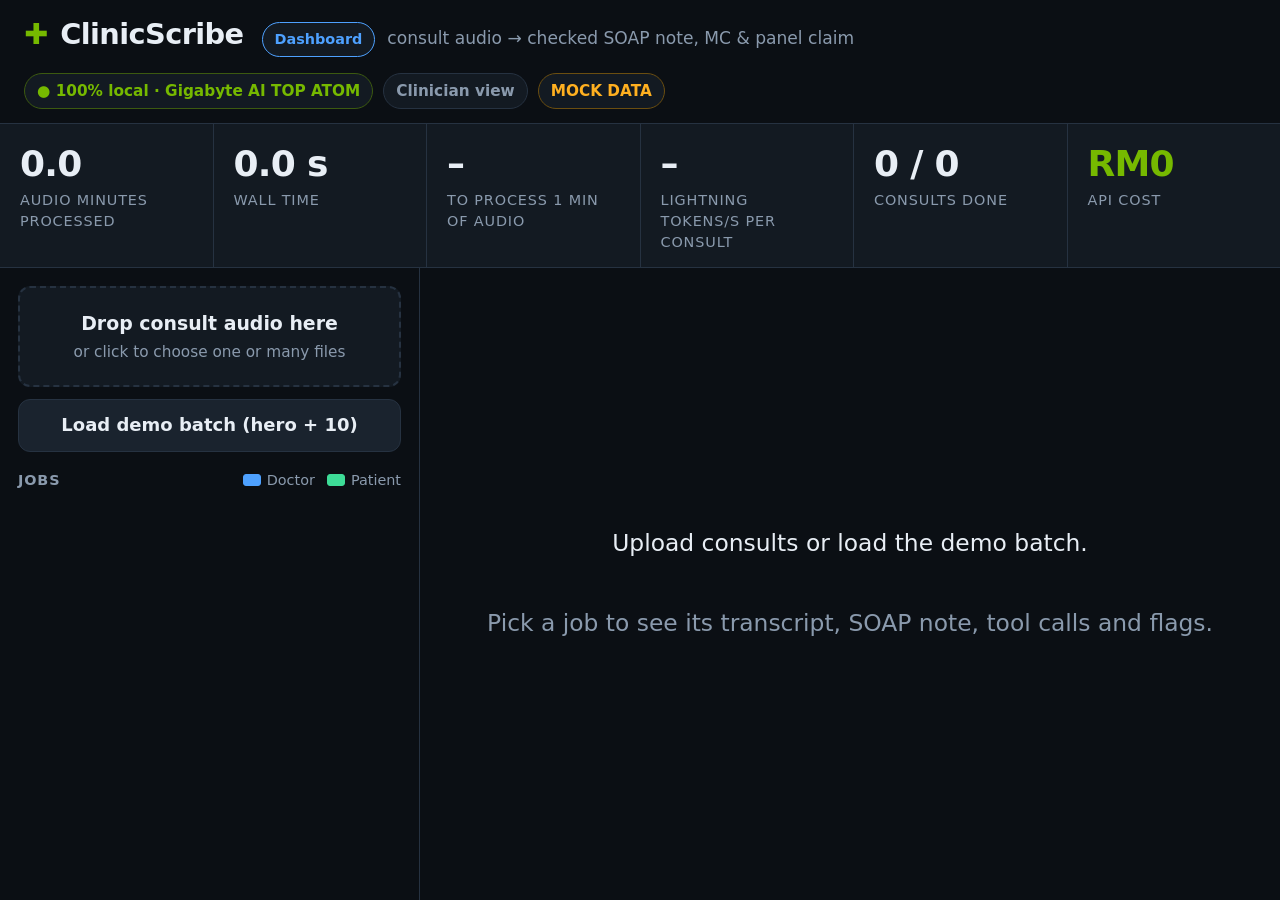
==== ui/dashboard/index.html @ a7e34907 "UI: technical dashboard at /dashboard, main page stays the clinician view The Technical details togg" ====
<!doctype html>
<!-- Technical dashboard: same app as ../index.html with tool calls, pipeline and metrics shown.
     Keep the markup in step with ../index.html; only the title, <base>, data-view and header link differ. -->
<html lang="en">
<head>
  <meta charset="utf-8">
  <meta name="viewport" content="width=device-width, initial-scale=1">
  <title>ClinicScribe Dashboard</title>
  <base href="../">
  <link rel="icon" type="image/svg+xml" sizes="any" href="favicon.svg">
  <link rel="stylesheet" href="styles.css">
</head>
<body data-view="tech">
  <header class="topbar">
    <div class="brand">
      <span class="logo">✚</span>
      <span class="name">ClinicScribe</span>
      <span class="badge dash">Dashboard</span>
      <span class="tag tech">consult audio → checked SOAP note, MC &amp; panel claim</span>
    </div>
    <div class="badges">
      <span class="badge local" id="localBadge">● 100% local · Gigabyte AI TOP ATOM</span>
      <a class="badge toggle" id="viewLink" href="./">Clinician view</a>
      <span class="badge mode" id="modeBadge">MOCK</span>
    </div>
  </header>

  <section class="metrics tech" id="metrics">
    <div class="metric"><span class="value" id="mAudio">0.0</span><span class="label">audio minutes processed</span></div>
    <div class="metric"><span class="value" id="mWall">0.0 s</span><span class="label">wall time</span></div>
    <div class="metric"><span class="value" id="mRtf">–</span><span class="label">to process 1 min of audio</span><span class="sub" id="mRtfX"></span></div>
    <div class="metric"><span class="value" id="mTps">–</span><span class="label">Lightning tokens/s per consult</span></div>
    <div class="metric"><span class="value" id="mJobs">0 / 0</span><span class="label">consults done</span></div>
    <div class="metric cost"><span class="value">RM0</span><span class="label">API cost</span></div>
  </section>

  <main class="layout">
    <aside class="sidebar">
      <label class="dropzone" id="dropzone">
        <input type="file" id="fileInput" accept="audio/*,.wav,.mp3,.m4a,.flac,.ogg,.json" multiple hidden>
        <span class="dz-title">Drop consult audio here</span>
        <span class="dz-sub">or click to choose one or many files</span>
      </label>
      <button class="btn secondary" id="demoBtn">Load demo batch (hero + 10)</button>
      <button class="btn secondary hidden" id="procShow">Show processing</button>
      <div class="joblist-head">
        <span>Jobs</span>
        <span class="legend tech"><i class="chip doctor done"></i>Doctor <i class="chip patient done"></i>Patient</span>
      </div>
      <ul class="joblist" id="jobList"></ul>
    </aside>

    <section class="detail" id="detail">
      <div class="empty" id="emptyState">
        <p>Upload consults or load the demo batch.</p>
        <p class="muted" id="emptyHint">Pick a job to see its transcript, SOAP note, tool calls and flags.</p>
      </div>

      <div class="detail-body hidden" id="detailBody">
        <div class="detail-head">
          <div>
            <h2 id="dTitle"></h2>
            <div class="stages tech" id="dStages"></div>
            <div class="plain-status" id="dPlain"></div>
            <div class="banner" id="dBanner"></div>
          </div>
          <button class="btn approve" id="approveBtn" disabled>Approve</button>
        </div>

        <div class="grid">
          <div class="panel transcript-panel">
            <h3>Transcript</h3>
            <div class="transcript" id="dTranscript"></div>
          </div>

          <div class="panel">
            <h3>SOAP note <span class="muted small" id="soapState"></span></h3>
            <div class="soap" id="dSoap"></div>
          </div>

          <div class="panel tech">
            <h3>Agent tool calls</h3>
            <ol class="tools" id="dTools"></ol>
          </div>

          <div class="panel review-panel">
            <h3 id="checksTitle">Checks</h3>
            <div id="dFlags"></div>
            <div id="dMc"></div>
            <div id="dDrugs"></div>
            <div class="timings tech" id="dTimings"></div>
          </div>
        </div>
      </div>
    </section>
  </main>

  <div class="overlay hidden" id="procOverlay" role="dialog" aria-modal="true" aria-labelledby="procTitle">
    <div class="proc-card">
      <div class="proc-head">
        <h2 id="procTitle">Processing</h2>
        <button class="btn secondary" id="procHide">Hide</button>
      </div>
      <ul class="proc-list" id="procList"></ul>
      <p class="muted small" id="procNote"></p>
    </div>
  </div>

  <script src="mock/consults.js"></script>
  <script src="api.js"></script>
  <script src="app.js"></script>
</body>
</html>
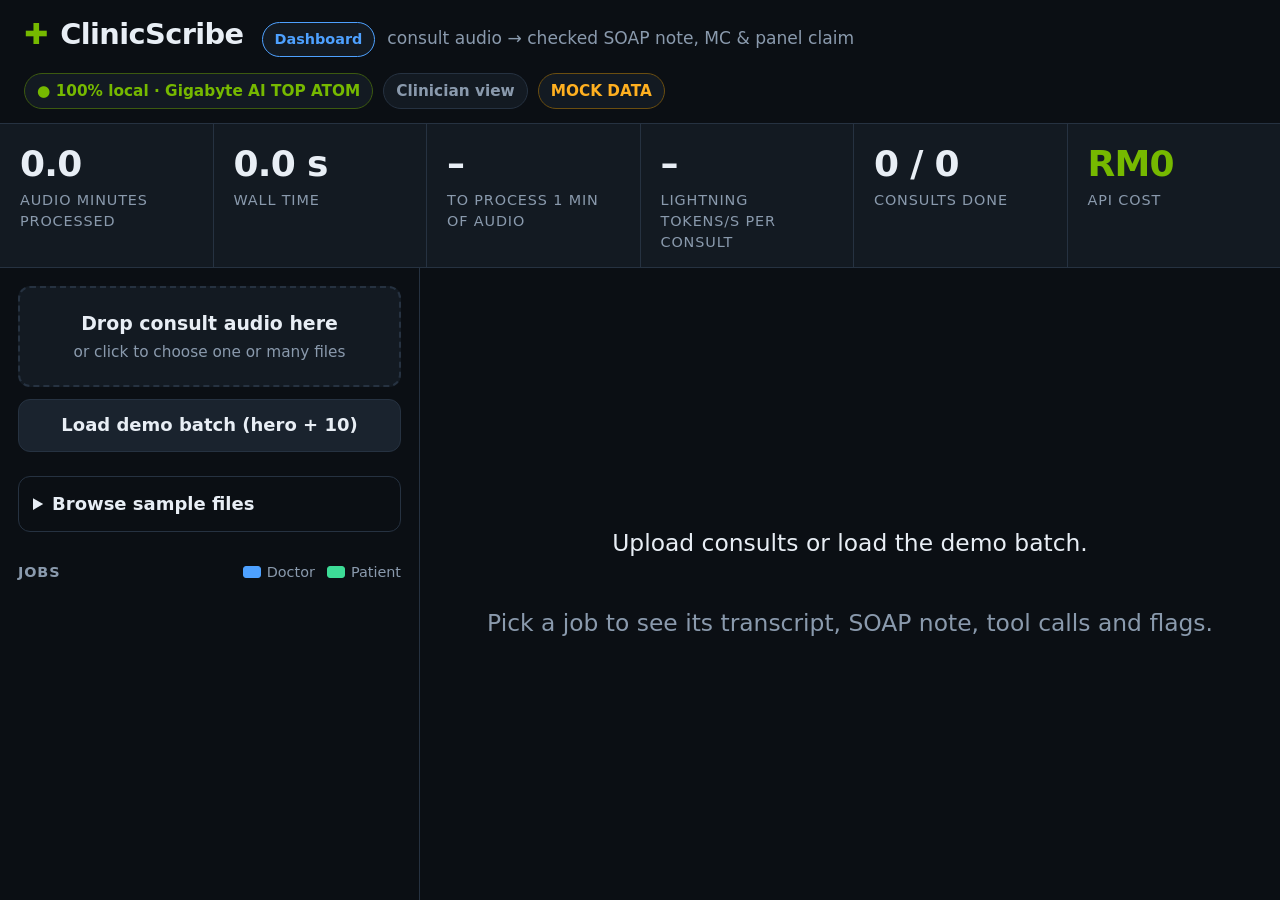
==== commit f92550c7: "Add website sample library and original audio playback" ====
--- a/ui/dashboard/index.html
+++ b/ui/dashboard/index.html
@@ -43,6 +43,12 @@
       </label>
       <button class="btn secondary" id="demoBtn">Load demo batch (hero + 10)</button>
       <button class="btn secondary hidden" id="procShow">Show processing</button>
+      <details class="sample-library">
+        <summary>Browse sample files</summary>
+        <p class="muted small">Listen or download before processing. Text files are separate references; no audio pairing is assumed.</p>
+        <div id="sampleFiles"></div>
+        <p id="sampleNote" class="muted small" role="status"></p>
+      </details>
       <div class="joblist-head">
         <span>Jobs</span>
         <span class="legend tech"><i class="chip doctor done"></i>Doctor <i class="chip patient done"></i>Patient</span>
@@ -57,6 +63,7 @@
       </div>
 
       <div class="detail-body hidden" id="detailBody">
+        <button class="btn secondary back" id="backBtn">← All consults</button>
         <div class="detail-head">
           <div>
             <h2 id="dTitle"></h2>
@@ -65,6 +72,12 @@
             <div class="banner" id="dBanner"></div>
           </div>
           <button class="btn approve" id="approveBtn" disabled>Approve</button>
+        </div>
+
+        <div id="originalAudioPanel" class="panel hidden">
+          <h3>Original audio</h3>
+          <audio id="originalAudio" controls preload="metadata" aria-label="Original uploaded audio"></audio>
+          <p class="muted small">Available for files uploaded in this browser session.</p>
         </div>
 
         <div class="grid">
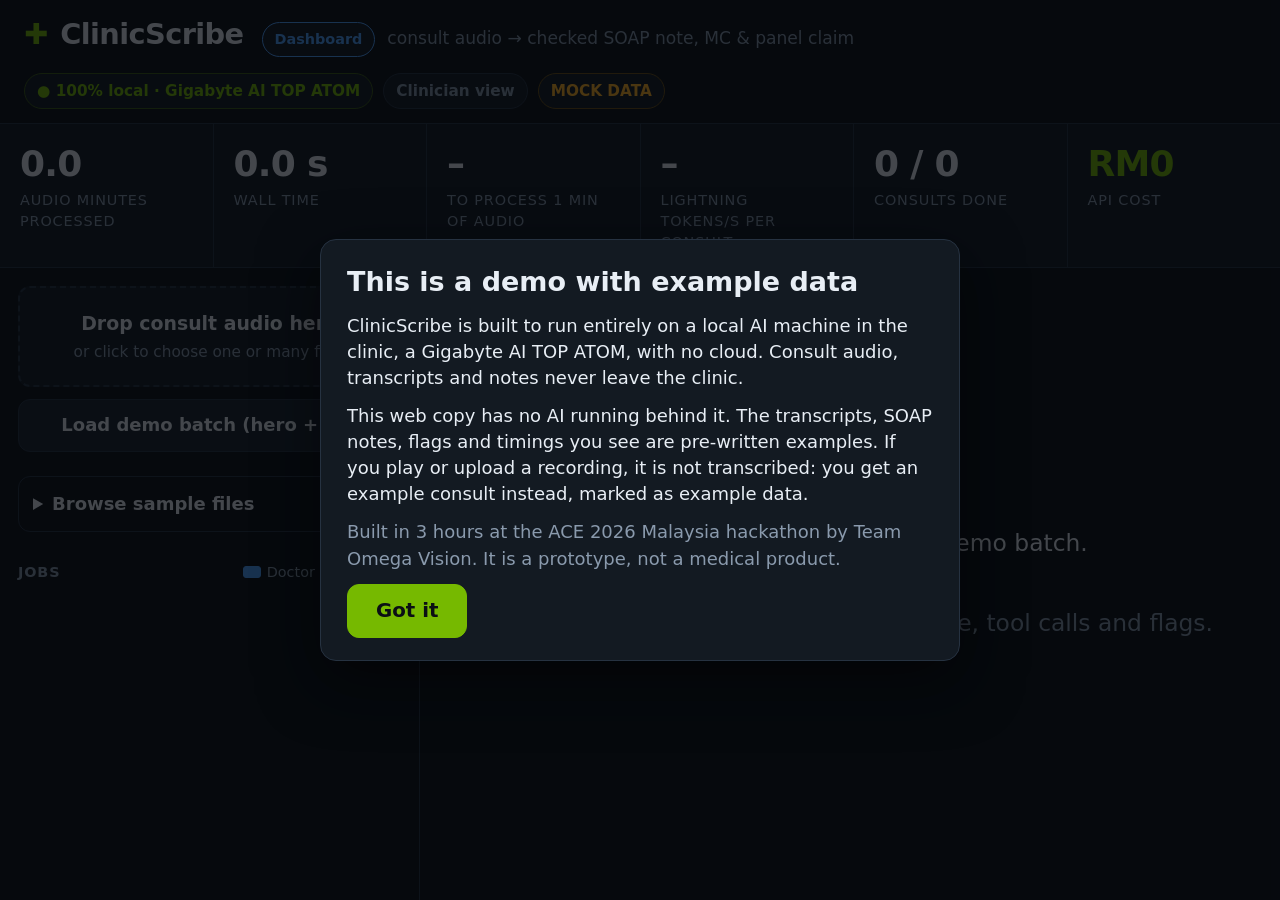
==== commit abb0f5d3: "Demo: say plainly that results are example data, terms page works without backend - One-time demo no" ====
--- a/ui/dashboard/index.html
+++ b/ui/dashboard/index.html
@@ -21,7 +21,7 @@
     <div class="badges">
       <span class="badge local" id="localBadge">● 100% local · Gigabyte AI TOP ATOM</span>
       <a class="badge toggle" id="viewLink" href="./">Clinician view</a>
-      <span class="badge mode" id="modeBadge">MOCK</span>
+      <button class="badge mode" id="modeBadge">MOCK</button>
     </div>
   </header>
 
@@ -69,9 +69,27 @@
             <h2 id="dTitle"></h2>
             <div class="stages tech" id="dStages"></div>
             <div class="plain-status" id="dPlain"></div>
+            <div class="example-note hidden" id="dExample">Example data: this is a pre-written demo consult, not a transcript of this recording. Real transcription runs on the ATOM.</div>
             <div class="banner" id="dBanner"></div>
           </div>
-          <button class="btn approve" id="approveBtn" disabled>Approve</button>
+          <div class="decide">
+            <button class="btn approve" id="approveBtn" disabled>Approve</button>
+            <button class="btn reject" id="rejectBtn" disabled>Don't approve</button>
+          </div>
+        </div>
+
+        <form class="reject-form hidden" id="rejectForm">
+          <label for="rejectReason">What needs changing? <span class="muted">(optional)</span></label>
+          <textarea id="rejectReason" rows="2" maxlength="500" placeholder="e.g. MC should be 2 days"></textarea>
+          <div class="form-actions">
+            <button type="submit" class="btn reject">Mark as needs changes</button>
+            <button type="button" class="btn secondary" id="rejectCancel">Cancel</button>
+          </div>
+        </form>
+        <div class="review-note hidden" id="dReview"></div>
+        <div class="stale-note hidden" id="staleNote">
+          <span>You corrected the transcript. The note below was written from the old one.</span>
+          <button class="btn" id="rerunBtn">Rewrite note</button>
         </div>
 
         <div id="originalAudioPanel" class="panel hidden">
@@ -82,8 +100,13 @@
 
         <div class="grid">
           <div class="panel transcript-panel">
-            <h3>Transcript</h3>
+            <h3 class="panel-head">Transcript <button class="btn secondary edit-btn hidden" id="editBtn">✎ Edit</button></h3>
             <div class="transcript" id="dTranscript"></div>
+            <div class="edit-bar hidden" id="editBar">
+              <button class="btn" id="saveEdit">Save corrections</button>
+              <button class="btn secondary" id="cancelEdit">Cancel</button>
+              <span class="err small" id="editMsg"></span>
+            </div>
           </div>
 
           <div class="panel">
@@ -108,6 +131,18 @@
     </section>
   </main>
 
+  <div class="overlay hidden" id="demoNotice" role="dialog" aria-modal="true" aria-labelledby="demoTitle">
+    <div class="proc-card demo-card">
+      <h2 id="demoTitle">This is a demo with example data</h2>
+      <p>ClinicScribe is built to run entirely on a local AI machine in the clinic, a Gigabyte AI TOP ATOM, with no cloud.
+        Consult audio, transcripts and notes never leave the clinic.</p>
+      <p>This web copy has no AI running behind it. The transcripts, SOAP notes, flags and timings you see are pre-written examples.
+        If you play or upload a recording, it is not transcribed: you get an example consult instead, marked as example data.</p>
+      <p class="muted">Built in 3 hours at the ACE 2026 Malaysia hackathon by Team Omega Vision. It is a prototype, not a medical product.</p>
+      <button class="btn approve" id="demoOk">Got it</button>
+    </div>
+  </div>
+
   <div class="overlay hidden" id="procOverlay" role="dialog" aria-modal="true" aria-labelledby="procTitle">
     <div class="proc-card">
       <div class="proc-head">
